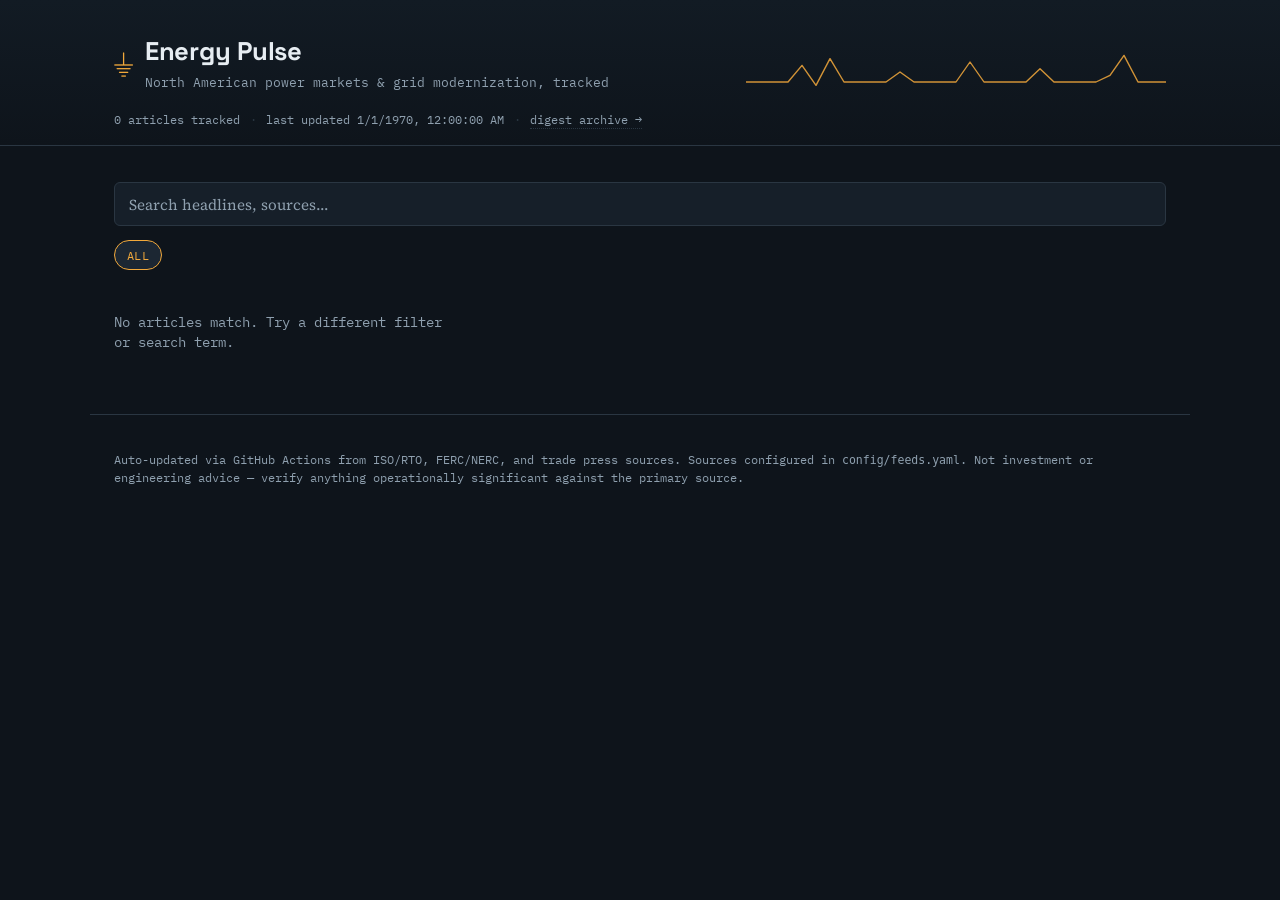
==== docs/index.html @ e7a6a691 "Initial commit" ====
<!DOCTYPE html>
<html lang="en">
<head>
<meta charset="UTF-8" />
<meta name="viewport" content="width=device-width, initial-scale=1.0" />
<title>Energy Pulse — NA Power & Grid News</title>
<meta name="description" content="A running feed of North American power market, ISO/RTO, and grid modernization news." />
<link rel="preconnect" href="https://fonts.googleapis.com">
<link rel="preconnect" href="https://fonts.gstatic.com" crossorigin>
<link href="https://fonts.googleapis.com/css2?family=Space+Grotesk:wght@400;500;600;700&family=IBM+Plex+Mono:wght@400;500&family=Source+Serif+4:opsz,wght@8..60,400;8..60,600&display=swap" rel="stylesheet">
<link rel="stylesheet" href="style.css" />
</head>
<body>

  <header class="site-header">
    <div class="header-inner">
      <div class="brand">
        <span class="brand-mark">⏚</span>
        <div class="brand-text">
          <h1>Energy Pulse</h1>
          <p class="tagline">North American power markets &amp; grid modernization, tracked</p>
        </div>
      </div>
      <svg class="pulse-line" viewBox="0 0 600 60" preserveAspectRatio="none" aria-hidden="true">
        <polyline points="0,45 60,45 80,20 100,50 120,10 140,45 200,45 220,30 240,45 300,45 320,15 340,45 400,45 420,25 440,45 500,45 520,35 540,5 560,45 600,45" />
      </svg>
    </div>
    <div class="stats-bar" id="statsBar">
      <span id="statCount">— articles tracked</span>
      <span class="dot">·</span>
      <span id="statUpdated">last updated —</span>
      <span class="dot">·</span>
      <a href="digests.html">digest archive →</a>
    </div>
  </header>

  <main>
    <div class="controls">
      <input type="search" id="searchBox" placeholder="Search headlines, sources…" aria-label="Search articles" />
      <div class="filter-tabs" id="filterTabs">
        <button class="tab active" data-category="all">All</button>
        <!-- populated by JS -->
      </div>
    </div>

    <div id="articleGrid" class="article-grid" aria-live="polite">
      <p class="loading">Loading feed…</p>
    </div>
  </main>

  <footer class="site-footer">
    <p>Auto-updated via GitHub Actions from ISO/RTO, FERC/NERC, and trade press sources.
       Sources configured in <code>config/feeds.yaml</code>. Not investment or engineering advice —
       verify anything operationally significant against the primary source.</p>
  </footer>

  <script src="app.js"></script>
</body>
</html>
---- docs/style.css ----
:root {
  --bg: #0E141B;
  --panel: #161F29;
  --panel-hover: #1C2733;
  --line: #2A3642;
  --text: #E7EDF2;
  --text-dim: #8FA0AF;
  --amber: #F2A93B;   /* demand / load */
  --cyan: #4FD1C5;    /* renewables / DER */
  --rust: #D9724B;    /* regulatory / alerts */
  --font-display: 'Space Grotesk', sans-serif;
  --font-body: 'Source Serif 4', Georgia, serif;
  --font-mono: 'IBM Plex Mono', monospace;
}

* { box-sizing: border-box; }

html { scroll-behavior: smooth; }

body {
  margin: 0;
  background: var(--bg);
  color: var(--text);
  font-family: var(--font-body);
  line-height: 1.5;
}

a { color: var(--cyan); text-decoration: none; }
a:hover { text-decoration: underline; }
a:focus-visible, button:focus-visible, input:focus-visible {
  outline: 2px solid var(--cyan);
  outline-offset: 2px;
}

/* ---------- Header ---------- */
.site-header {
  border-bottom: 1px solid var(--line);
  background: linear-gradient(180deg, #121B24 0%, var(--bg) 100%);
}
.header-inner {
  max-width: 1100px;
  margin: 0 auto;
  padding: 2rem 1.5rem 0.5rem;
  display: flex;
  align-items: flex-end;
  justify-content: space-between;
  gap: 2rem;
  flex-wrap: wrap;
}
.brand { display: flex; align-items: center; gap: 0.75rem; }
.brand-mark {
  font-size: 2rem;
  color: var(--amber);
  line-height: 1;
}
.brand-text h1 {
  font-family: var(--font-display);
  font-weight: 700;
  font-size: 1.6rem;
  margin: 0;
  letter-spacing: -0.01em;
}
.tagline {
  margin: 0.15rem 0 0;
  color: var(--text-dim);
  font-family: var(--font-mono);
  font-size: 0.8rem;
}
.pulse-line {
  flex: 1 1 260px;
  max-width: 420px;
  height: 40px;
}
.pulse-line polyline {
  fill: none;
  stroke: var(--amber);
  stroke-width: 2;
  stroke-linecap: round;
  stroke-linejoin: round;
  opacity: 0.85;
}
.stats-bar {
  max-width: 1100px;
  margin: 0 auto;
  padding: 0.6rem 1.5rem 1rem;
  font-family: var(--font-mono);
  font-size: 0.78rem;
  color: var(--text-dim);
  display: flex;
  gap: 0.6rem;
  flex-wrap: wrap;
}
.stats-bar .dot { color: var(--line); }
.stats-bar a { color: var(--text-dim); border-bottom: 1px dotted var(--line); }
.stats-bar a:hover { color: var(--cyan); }

/* ---------- Controls ---------- */
main {
  max-width: 1100px;
  margin: 0 auto;
  padding: 1.75rem 1.5rem 3rem;
}
.controls {
  display: flex;
  flex-direction: column;
  gap: 0.9rem;
  margin-bottom: 1.75rem;
  position: sticky;
  top: 0;
  background: var(--bg);
  padding-top: 0.5rem;
  z-index: 5;
}
#searchBox {
  width: 100%;
  background: var(--panel);
  border: 1px solid var(--line);
  border-radius: 6px;
  color: var(--text);
  padding: 0.65rem 0.9rem;
  font-family: var(--font-body);
  font-size: 0.95rem;
}
#searchBox::placeholder { color: var(--text-dim); }

.filter-tabs {
  display: flex;
  gap: 0.4rem;
  flex-wrap: wrap;
}
.tab {
  font-family: var(--font-mono);
  font-size: 0.75rem;
  text-transform: uppercase;
  letter-spacing: 0.03em;
  background: transparent;
  border: 1px solid var(--line);
  color: var(--text-dim);
  padding: 0.4rem 0.75rem;
  border-radius: 999px;
  cursor: pointer;
  transition: all 0.15s ease;
}
.tab:hover { border-color: var(--cyan); color: var(--text); }
.tab.active {
  background: var(--panel-hover);
  border-color: var(--amber);
  color: var(--amber);
}

/* ---------- Article grid ---------- */
.article-grid {
  display: grid;
  grid-template-columns: repeat(auto-fill, minmax(300px, 1fr));
  gap: 1rem;
}
.loading, .empty {
  color: var(--text-dim);
  font-family: var(--font-mono);
  font-size: 0.85rem;
}
.card {
  background: var(--panel);
  border: 1px solid var(--line);
  border-radius: 10px;
  padding: 1.1rem 1.2rem 1.2rem;
  display: flex;
  flex-direction: column;
  gap: 0.5rem;
  transition: border-color 0.15s ease, transform 0.15s ease;
}
.card:hover {
  border-color: var(--cyan);
  transform: translateY(-2px);
}
.card-meta {
  display: flex;
  justify-content: space-between;
  align-items: center;
  font-family: var(--font-mono);
  font-size: 0.68rem;
  text-transform: uppercase;
  letter-spacing: 0.03em;
  color: var(--text-dim);
}
.card-category {
  padding: 0.15rem 0.5rem;
  border-radius: 4px;
  border: 1px solid var(--line);
}
.card-category.iso { color: var(--amber); border-color: color-mix(in srgb, var(--amber) 40%, var(--line)); }
.card-category.reg { color: var(--rust); border-color: color-mix(in srgb, var(--rust) 40%, var(--line)); }
.card-category.der, .card-category.dc { color: var(--cyan); border-color: color-mix(in srgb, var(--cyan) 40%, var(--line)); }

.card h3 {
  font-family: var(--font-display);
  font-size: 1.02rem;
  font-weight: 600;
  margin: 0;
  line-height: 1.3;
}
.card h3 a { color: var(--text); }
.card h3 a:hover { color: var(--cyan); text-decoration: none; }
.card p {
  margin: 0;
  color: var(--text-dim);
  font-size: 0.88rem;
  line-height: 1.5;
}
.card-source {
  margin-top: auto;
  font-family: var(--font-mono);
  font-size: 0.72rem;
  color: var(--text-dim);
}

/* ---------- Footer ---------- */
.site-footer {
  border-top: 1px solid var(--line);
  padding: 1.5rem;
  max-width: 1100px;
  margin: 0 auto;
}
.site-footer p {
  color: var(--text-dim);
  font-family: var(--font-mono);
  font-size: 0.72rem;
  line-height: 1.6;
}

@media (prefers-reduced-motion: reduce) {
  html { scroll-behavior: auto; }
  .card { transition: none; }
}
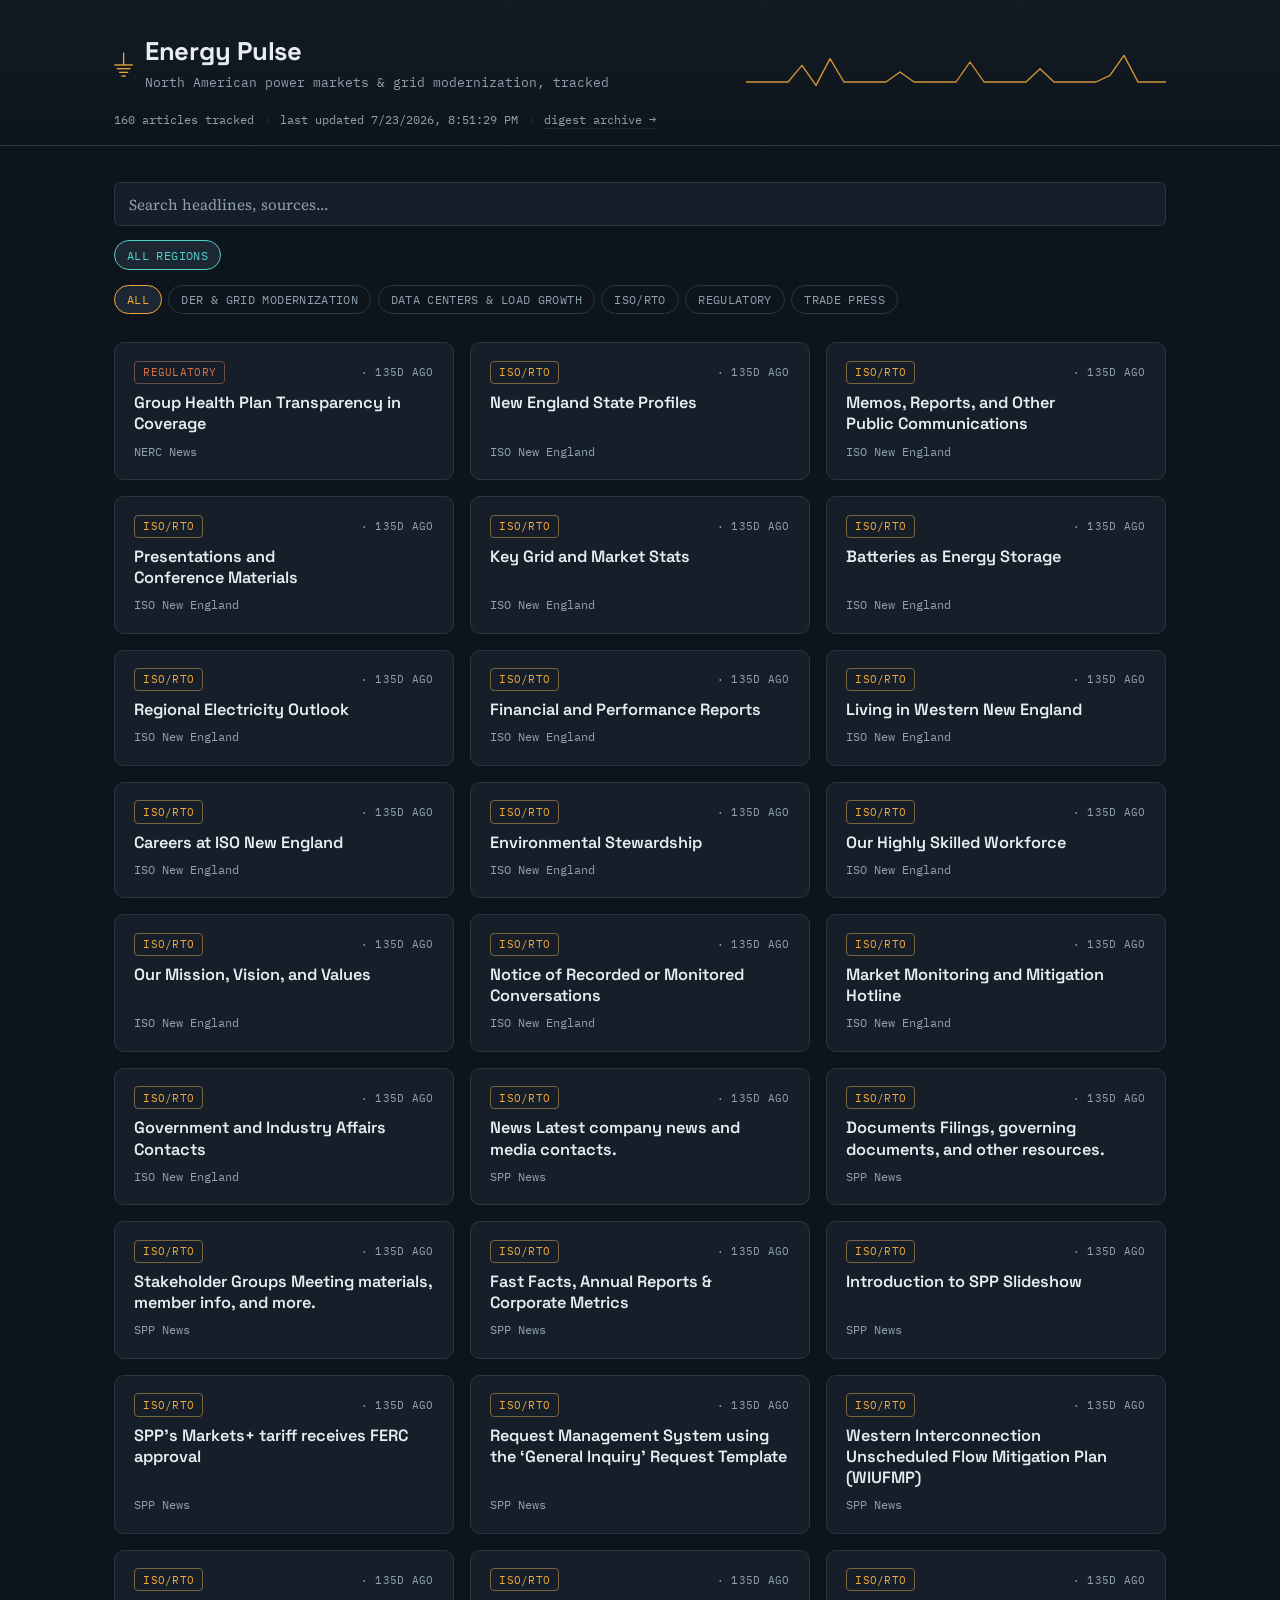
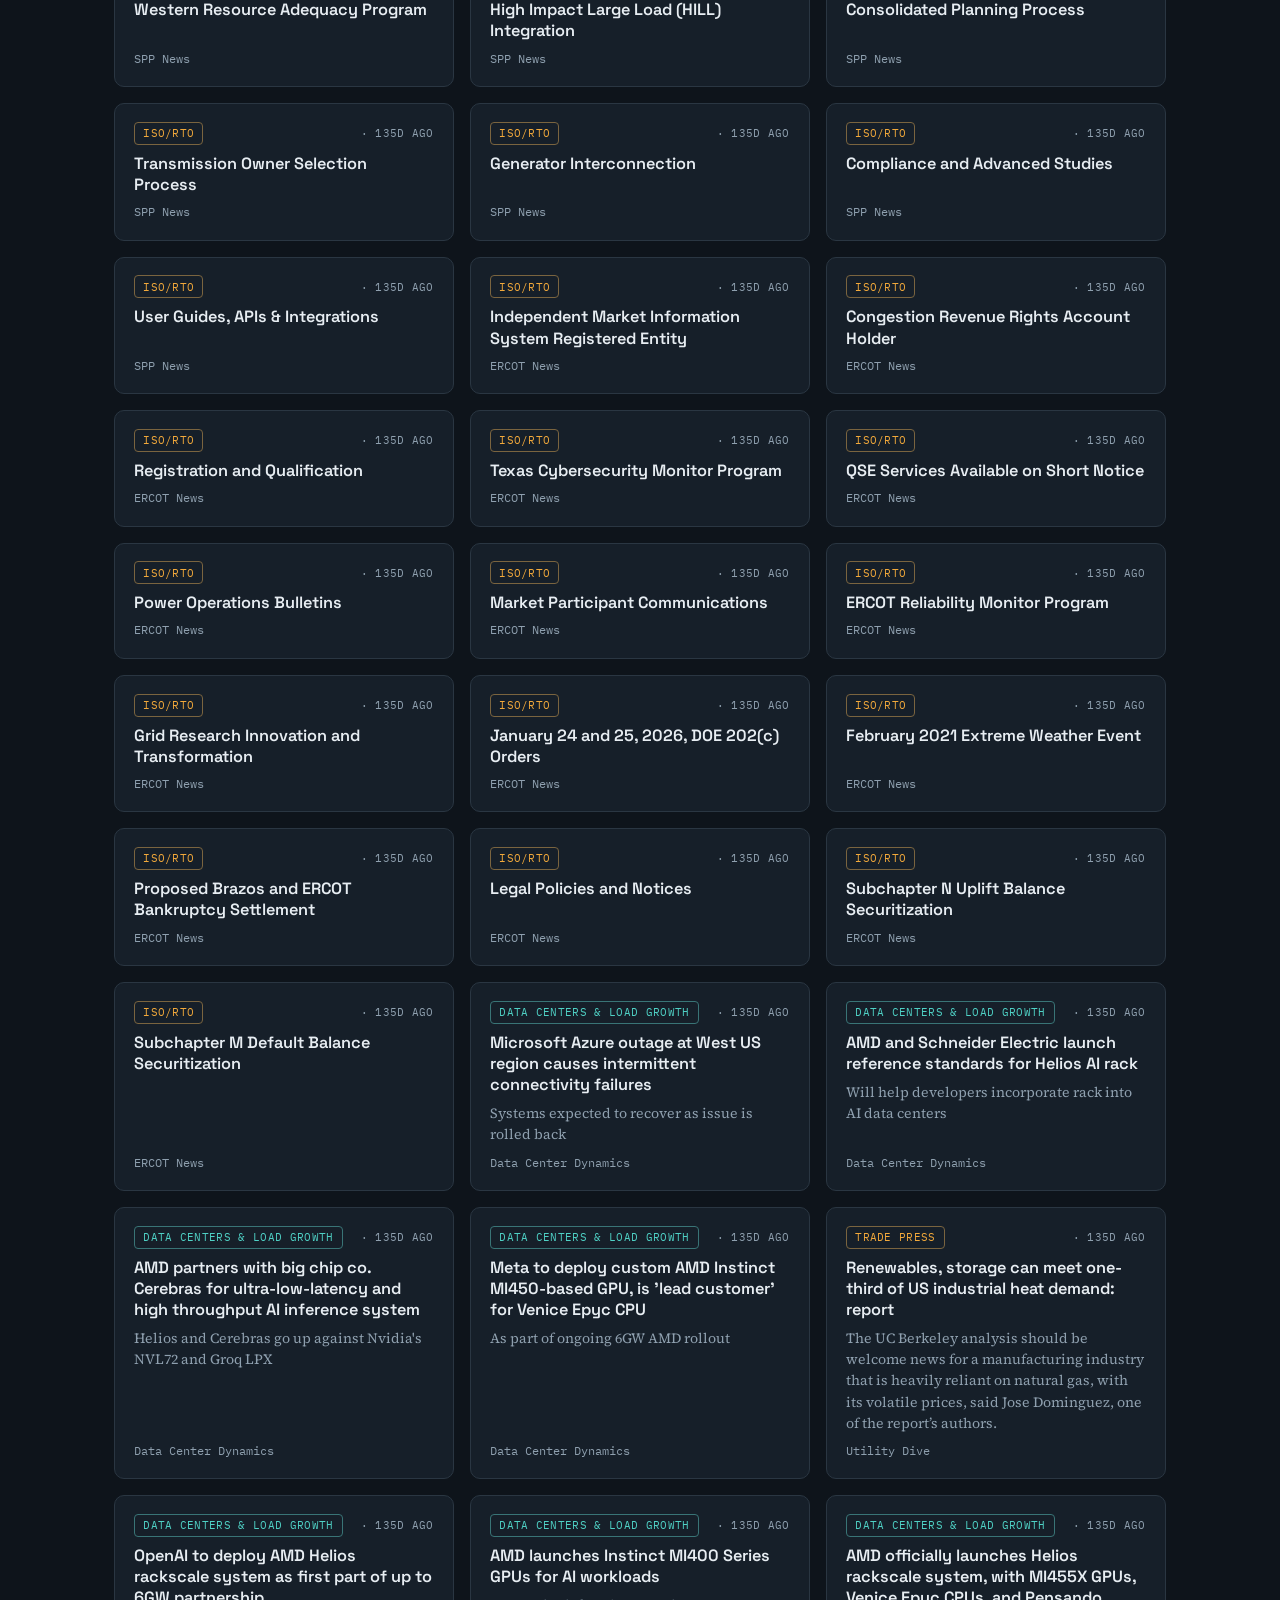
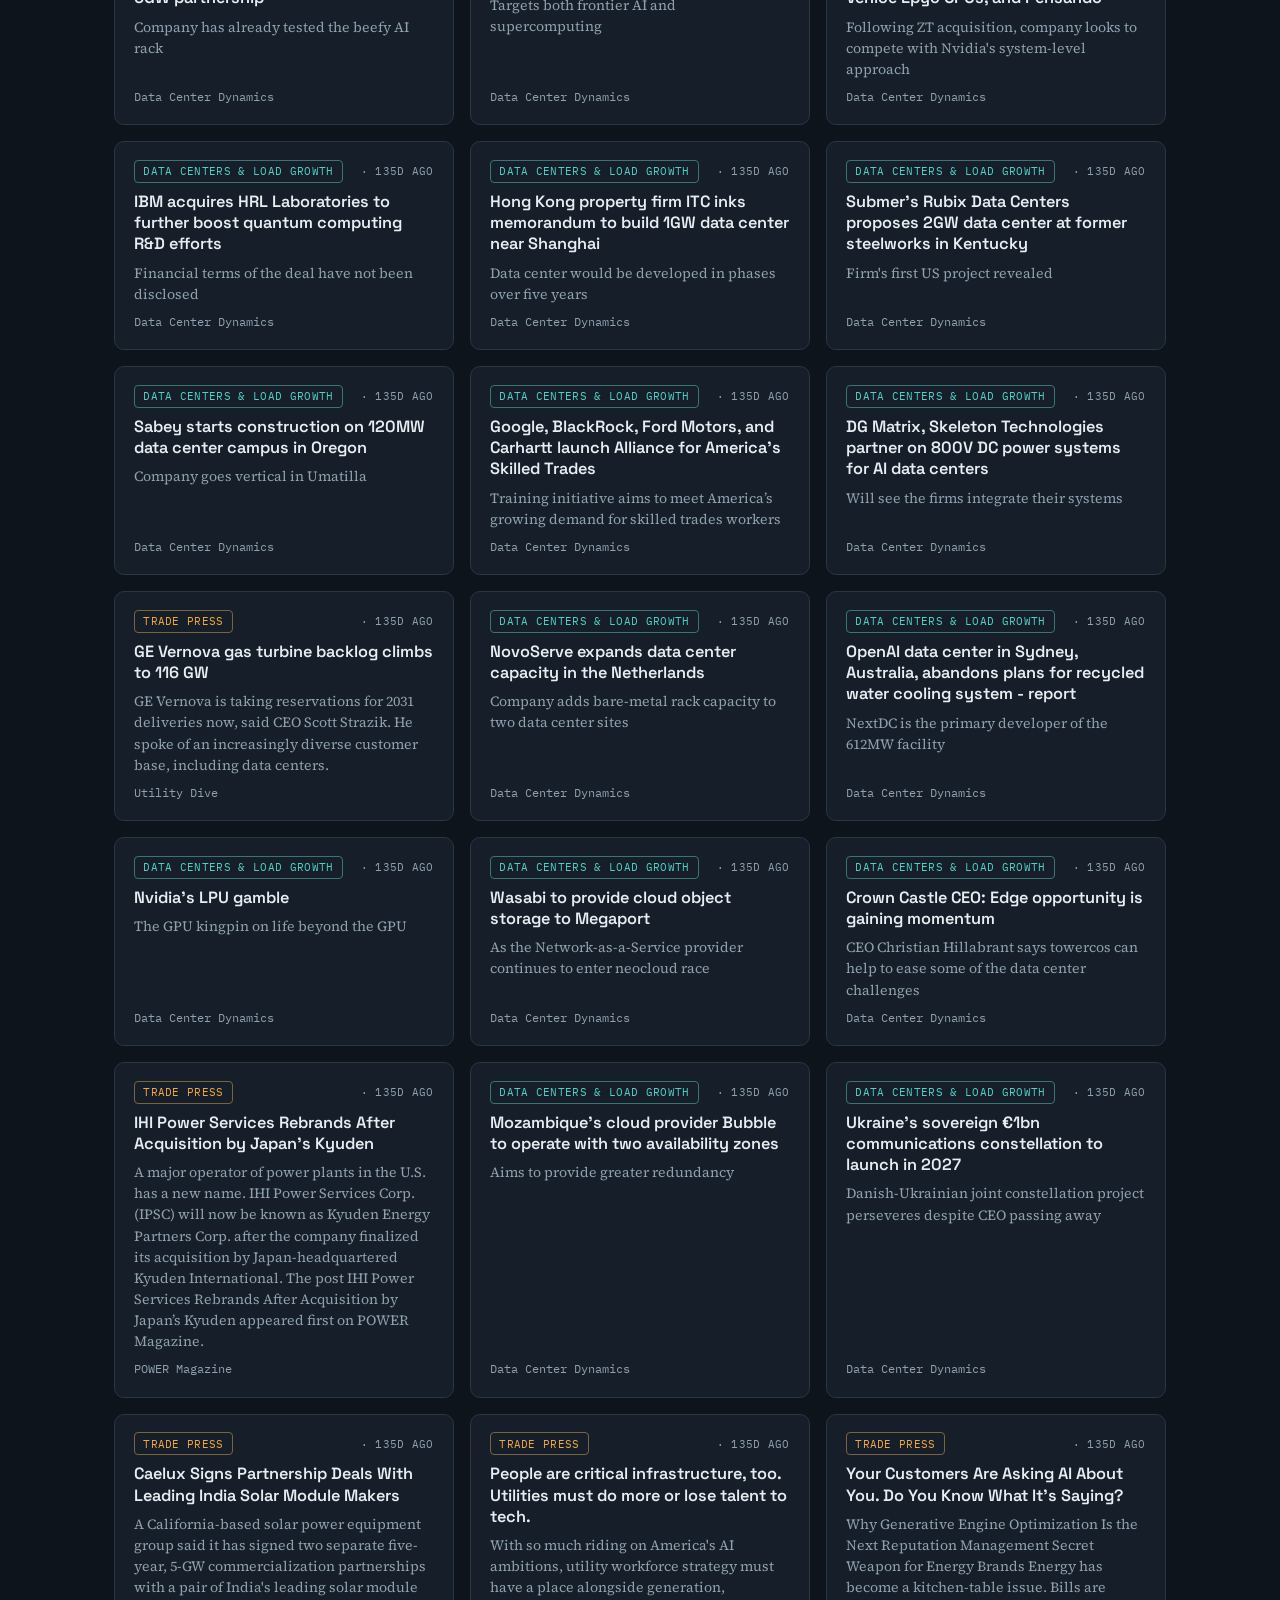
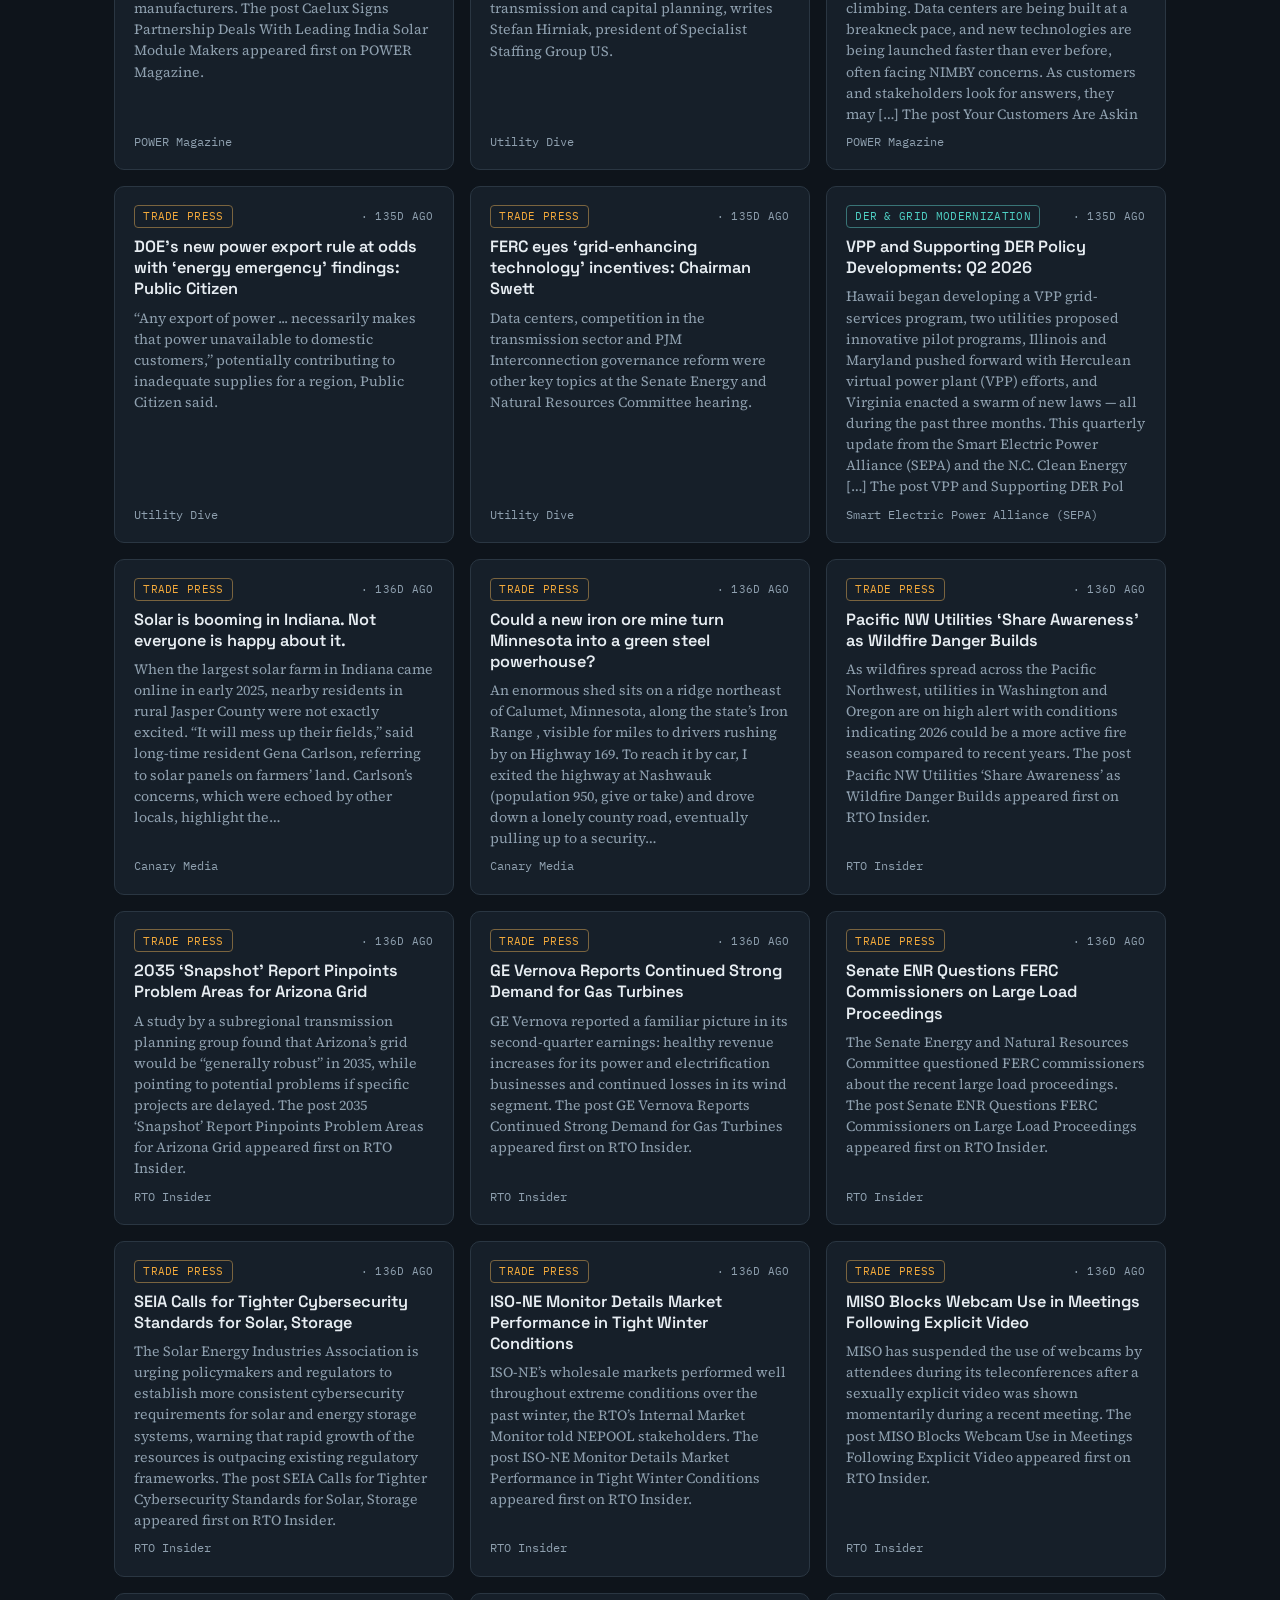
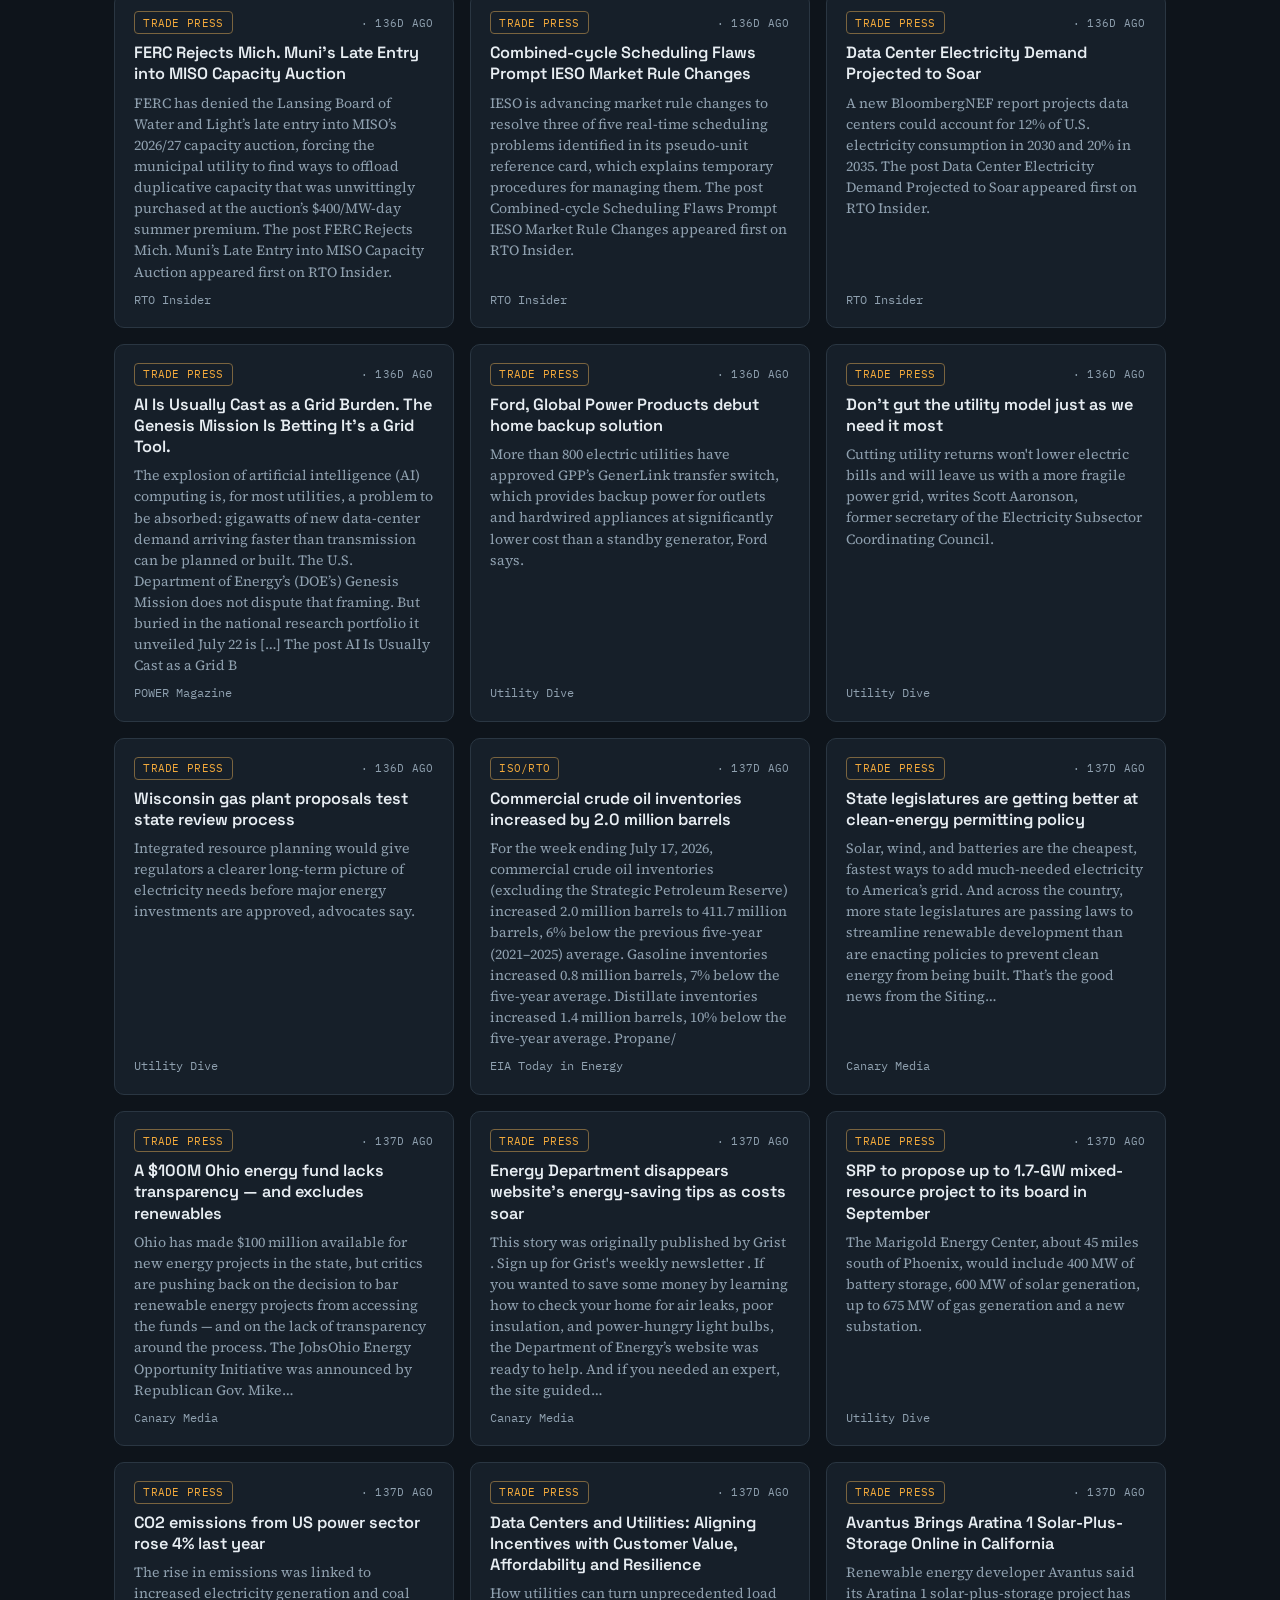
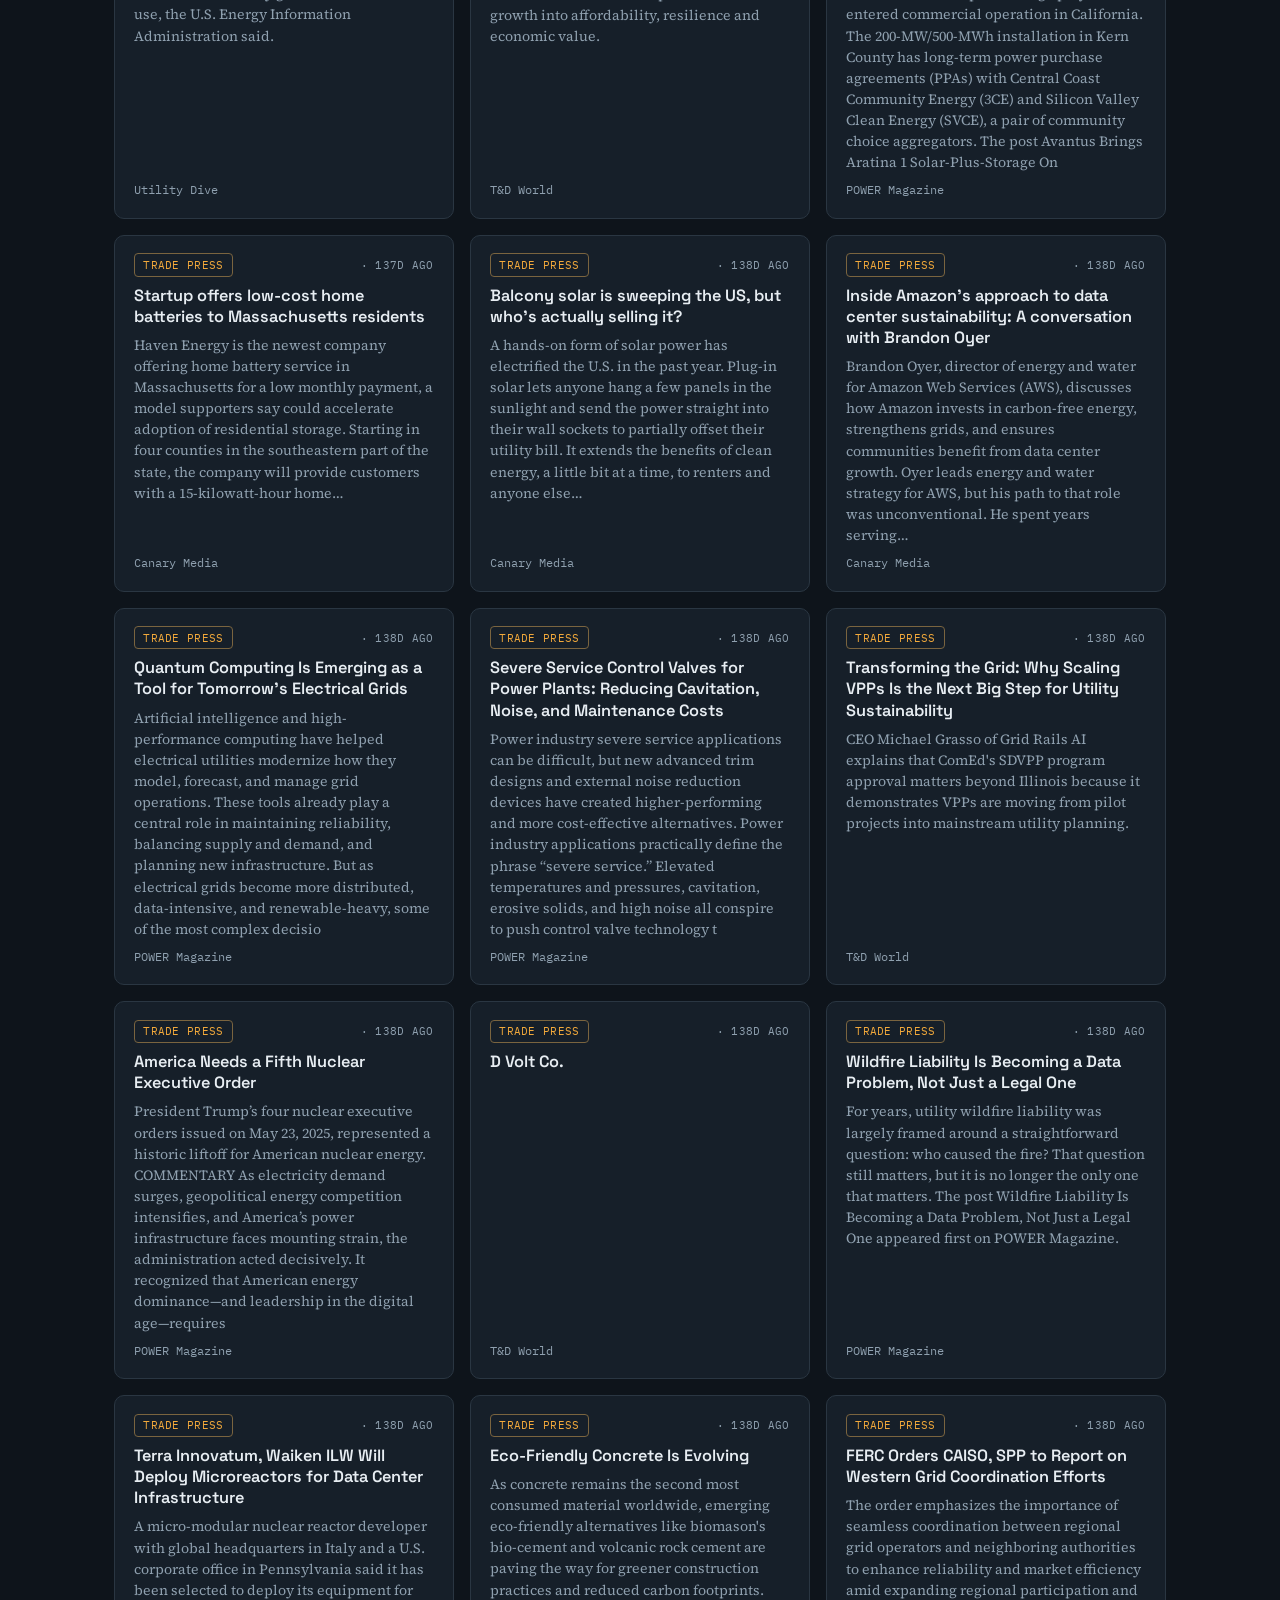
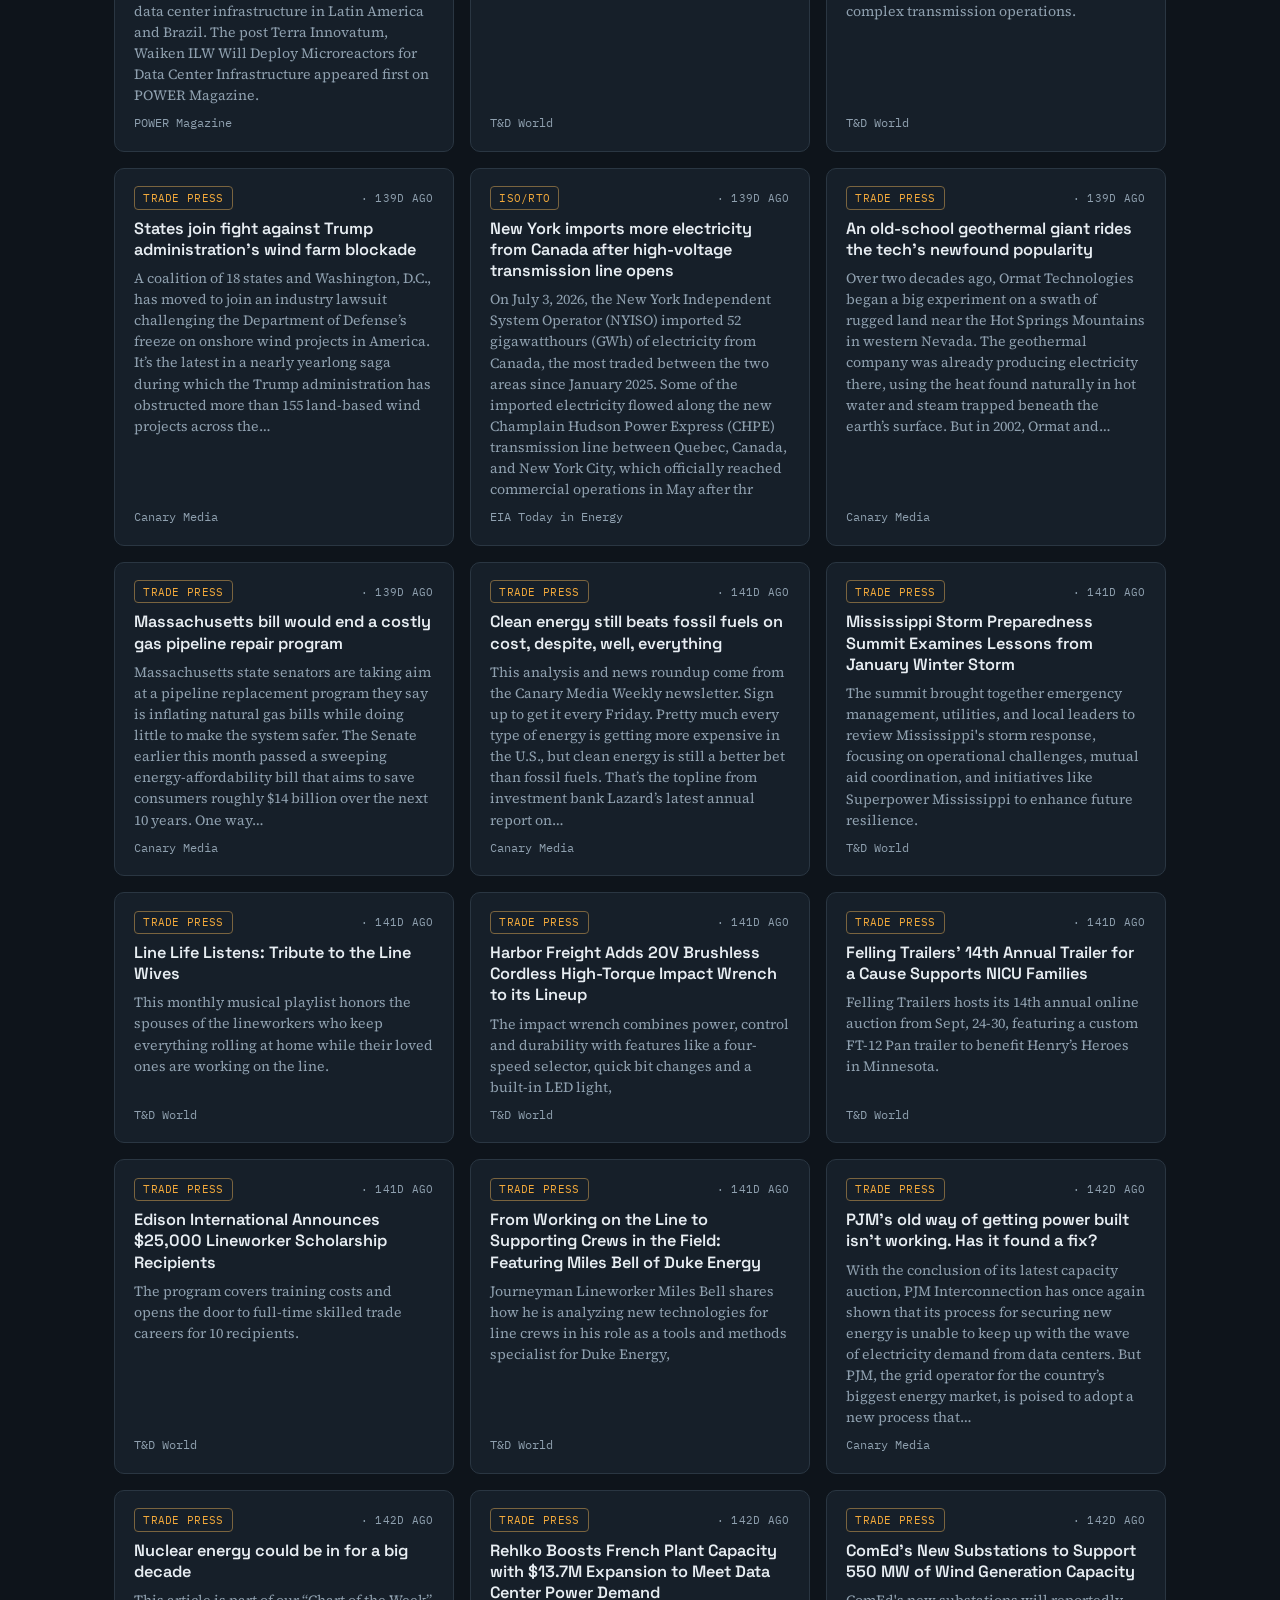
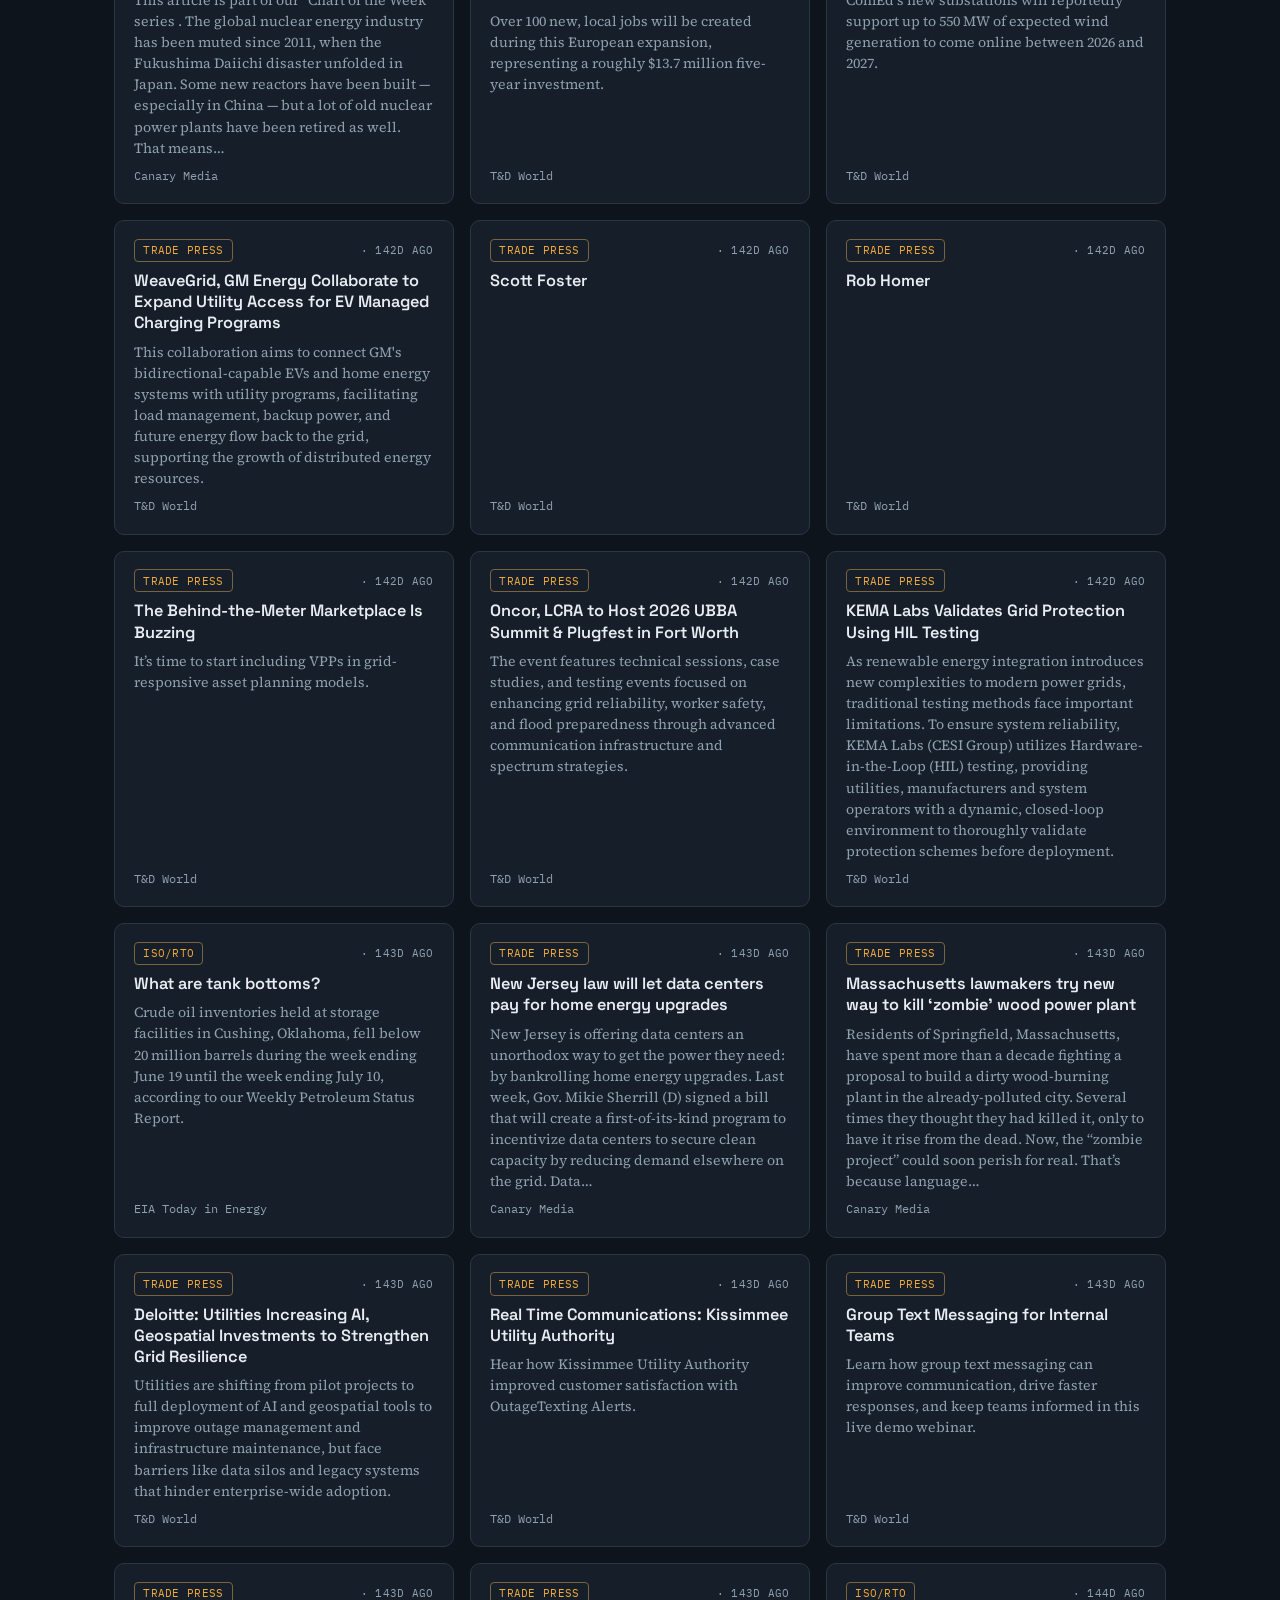
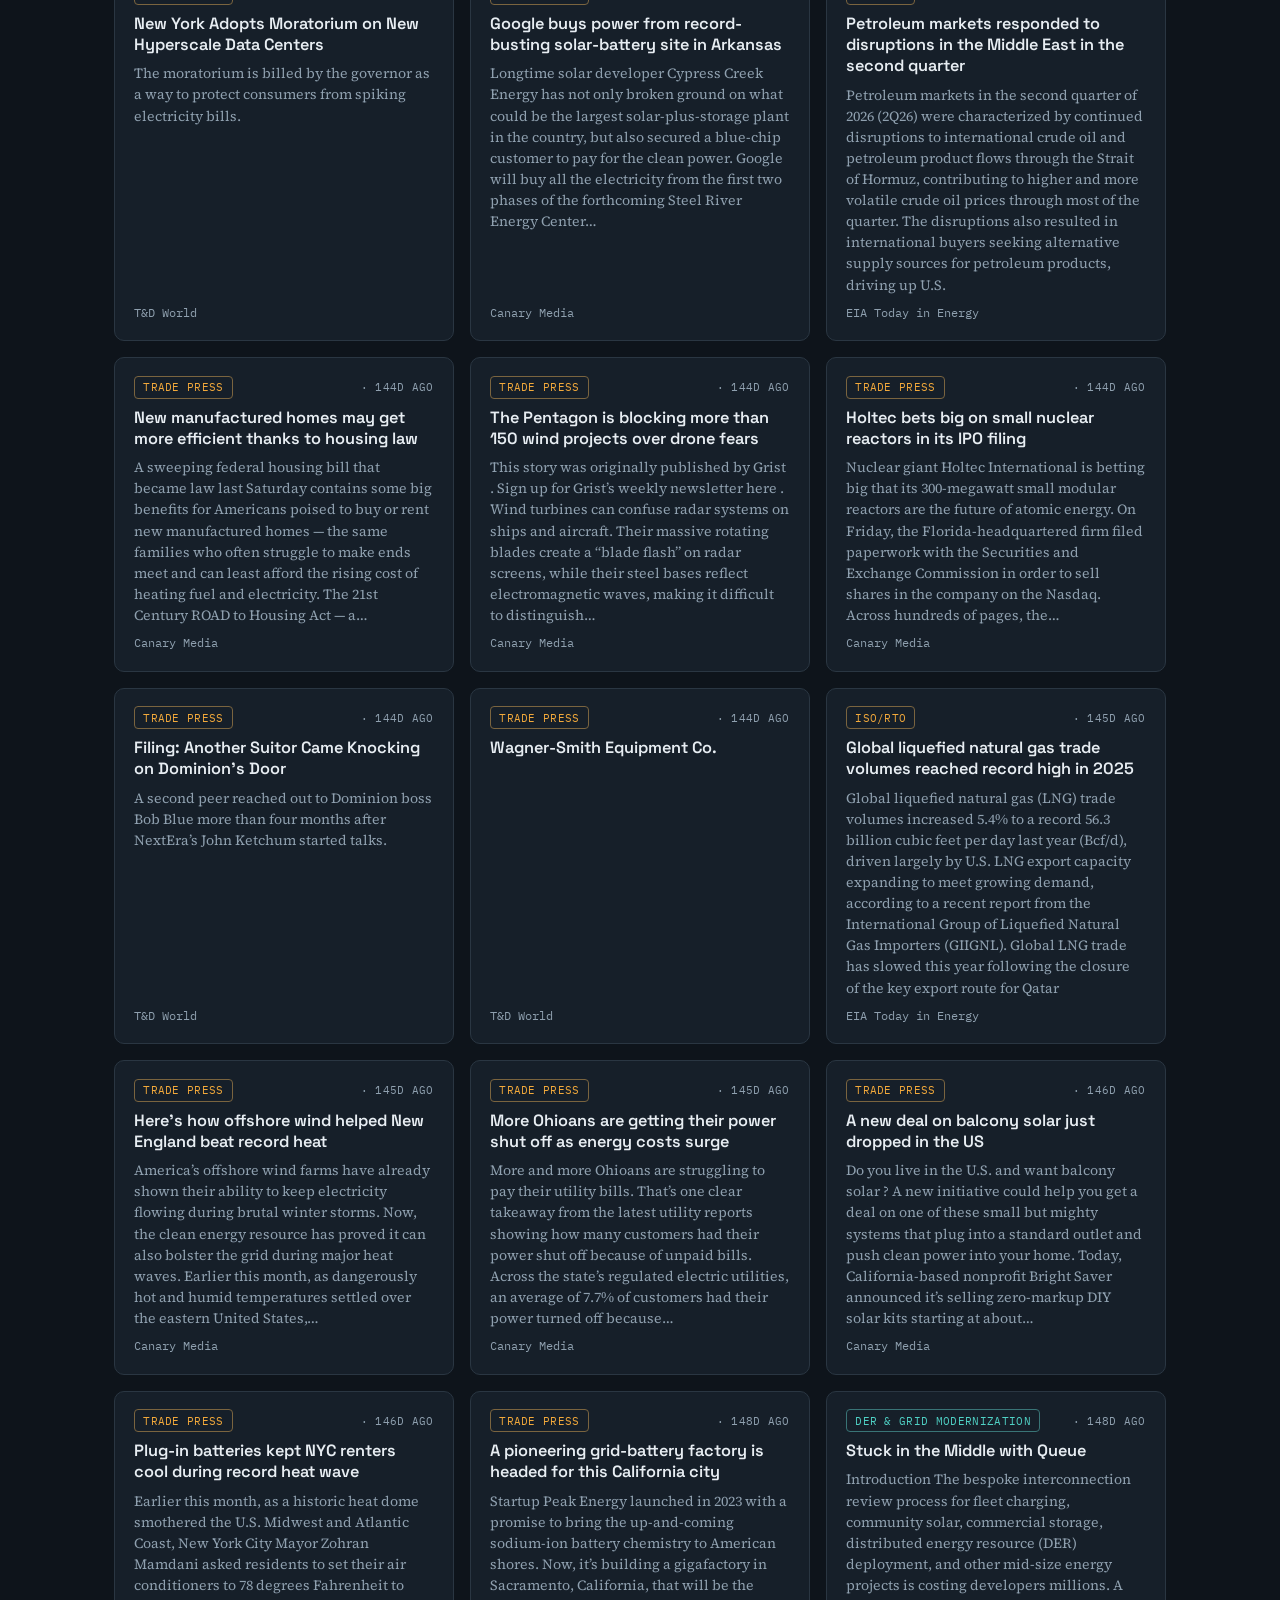
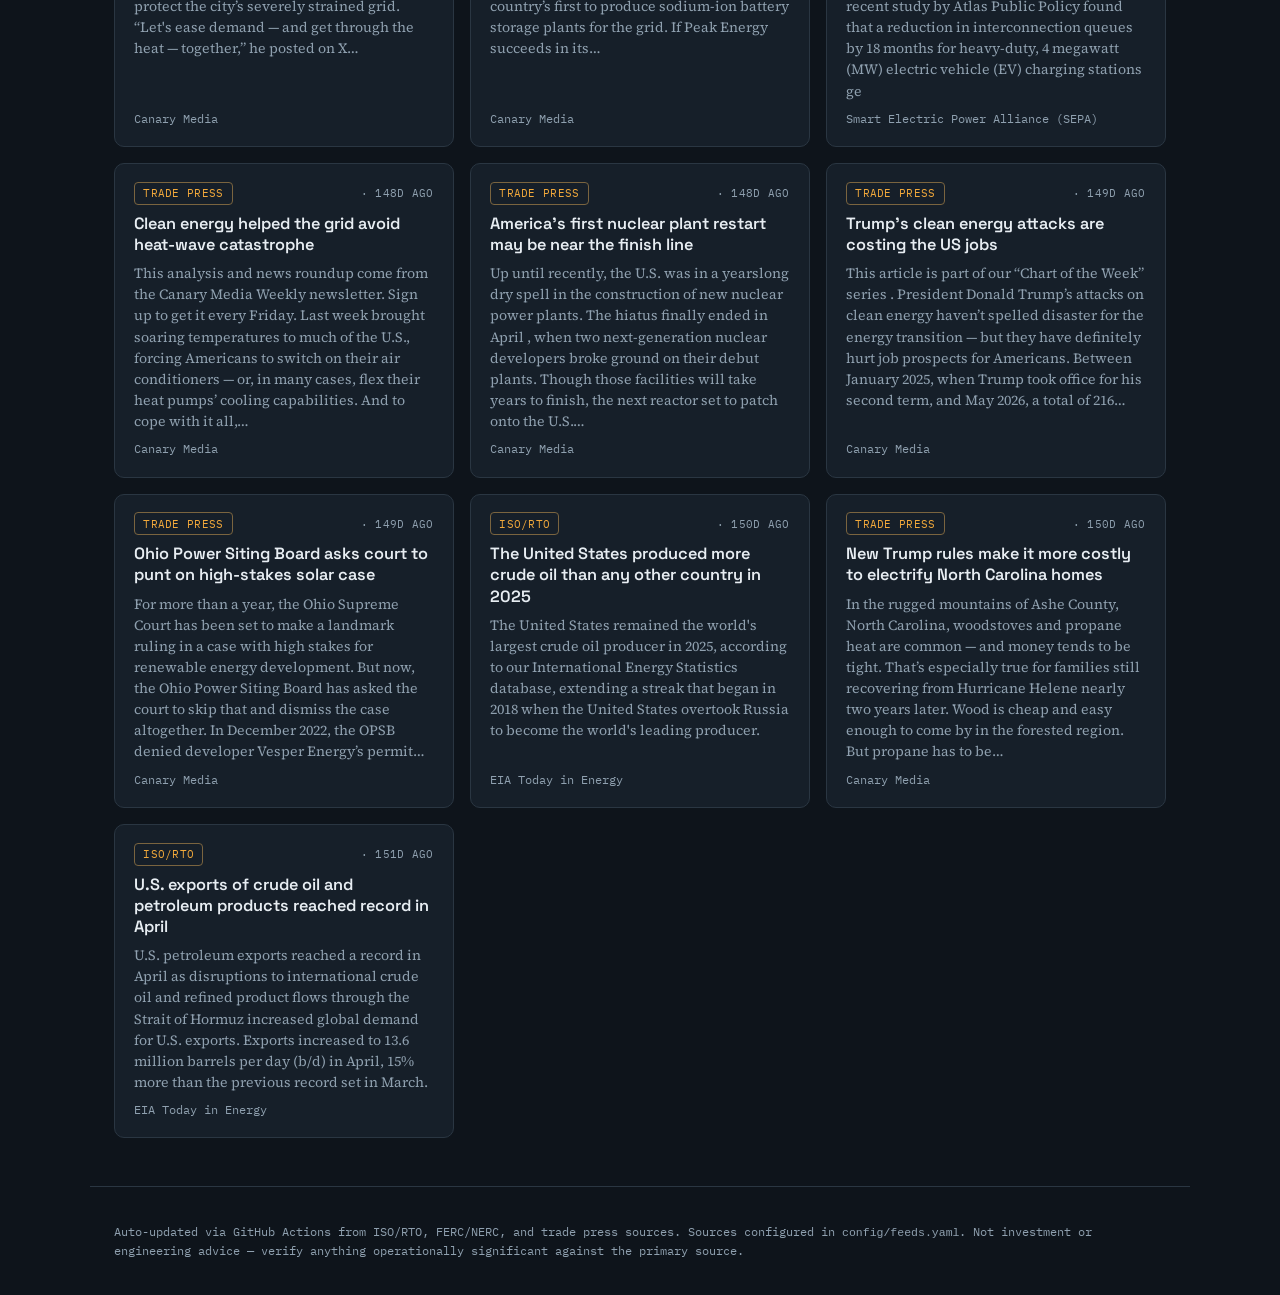
==== commit 8b14a3a6: "Add region filtering, fix HTML scraper nav-link noise" ====
--- a/docs/index.html
+++ b/docs/index.html
@@ -37,9 +37,11 @@
   <main>
     <div class="controls">
       <input type="search" id="searchBox" placeholder="Search headlines, sources…" aria-label="Search articles" />
-      <div class="filter-tabs" id="filterTabs">
-        <button class="tab active" data-category="all">All</button>
-        <!-- populated by JS -->
+      <div class="filter-tabs" id="regionTabs" aria-label="Filter by region">
+        <!-- populated by JS: All regions, Texas / South Central, Midwest, Northeast, West, National... -->
+      </div>
+      <div class="filter-tabs" id="filterTabs" aria-label="Filter by category">
+        <!-- populated by JS: All, ISO/RTO, Regulatory, Trade Press, ... -->
       </div>
     </div>
 
--- a/docs/style.css
+++ b/docs/style.css
@@ -128,6 +128,11 @@
   gap: 0.4rem;
   flex-wrap: wrap;
 }
+#regionTabs .tab.active {
+  border-color: var(--cyan);
+  color: var(--cyan);
+  background: var(--panel-hover);
+}
 .tab {
   font-family: var(--font-mono);
   font-size: 0.75rem;
